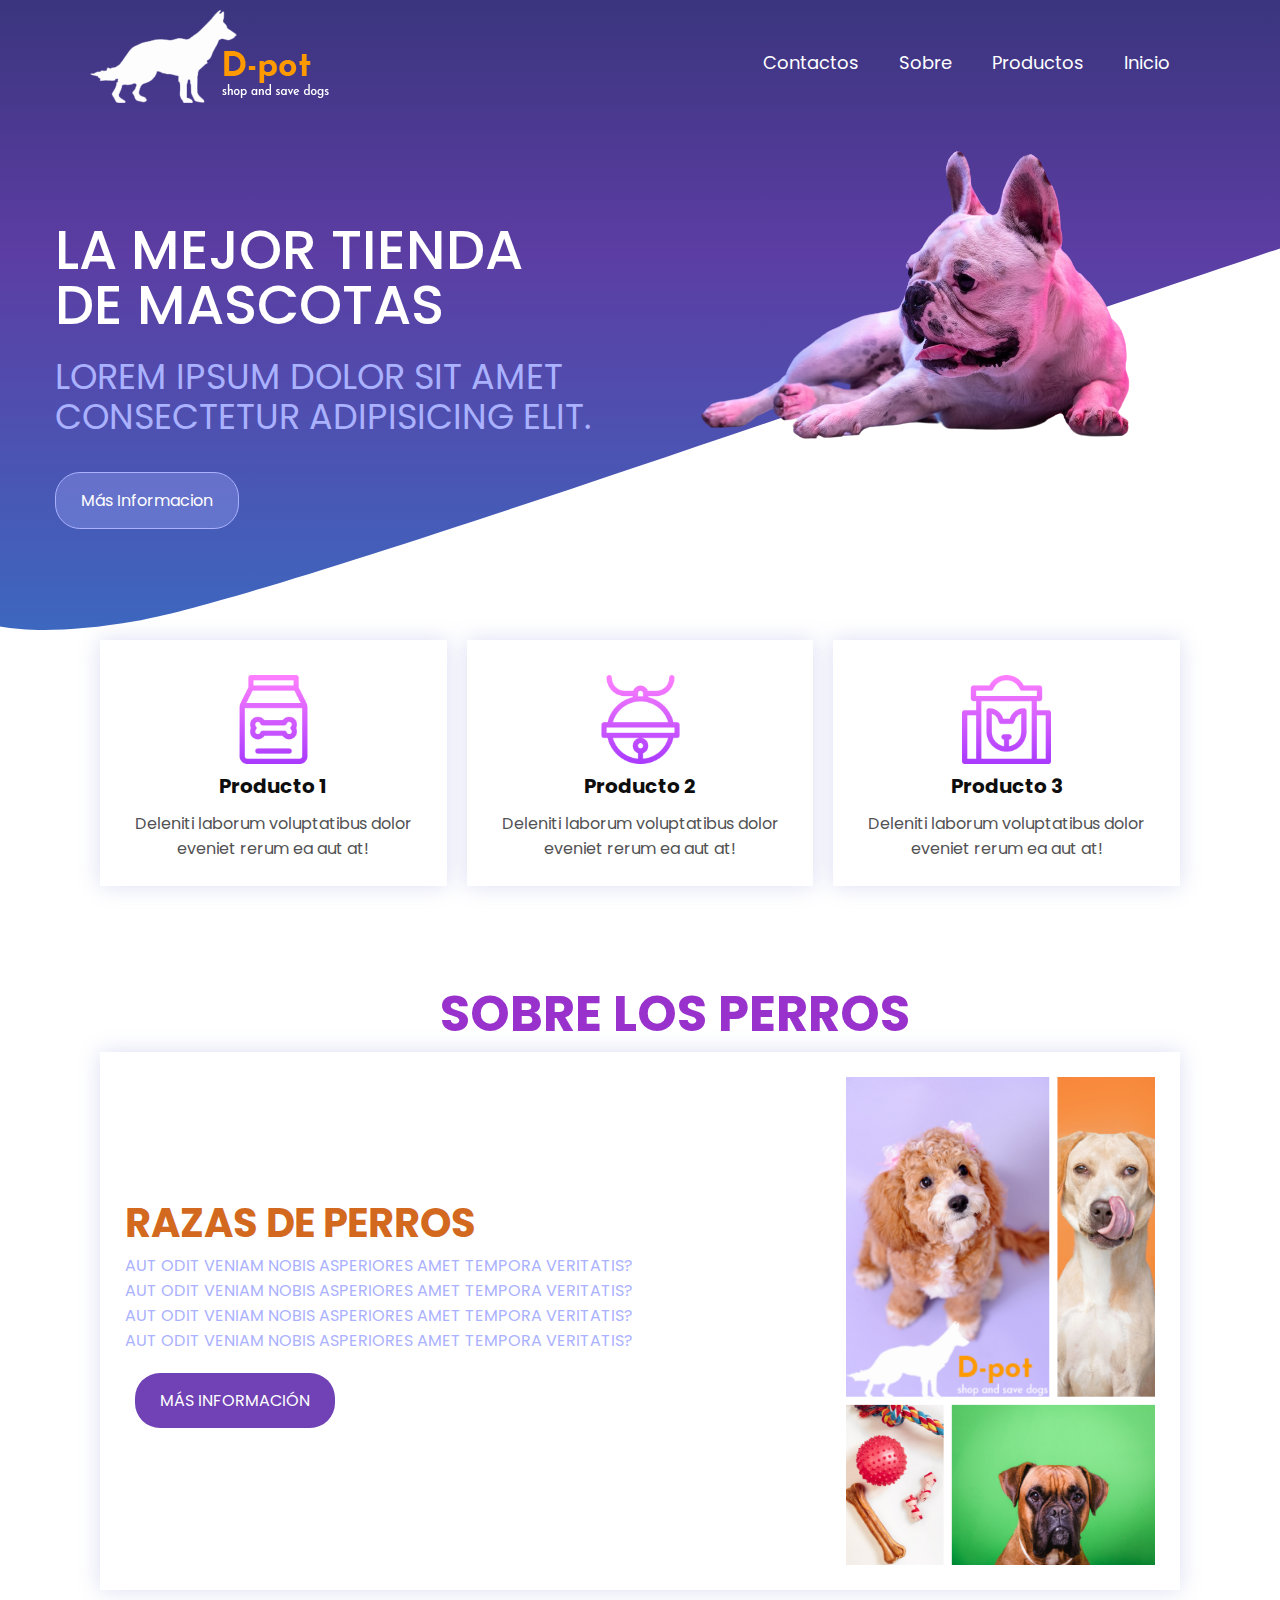
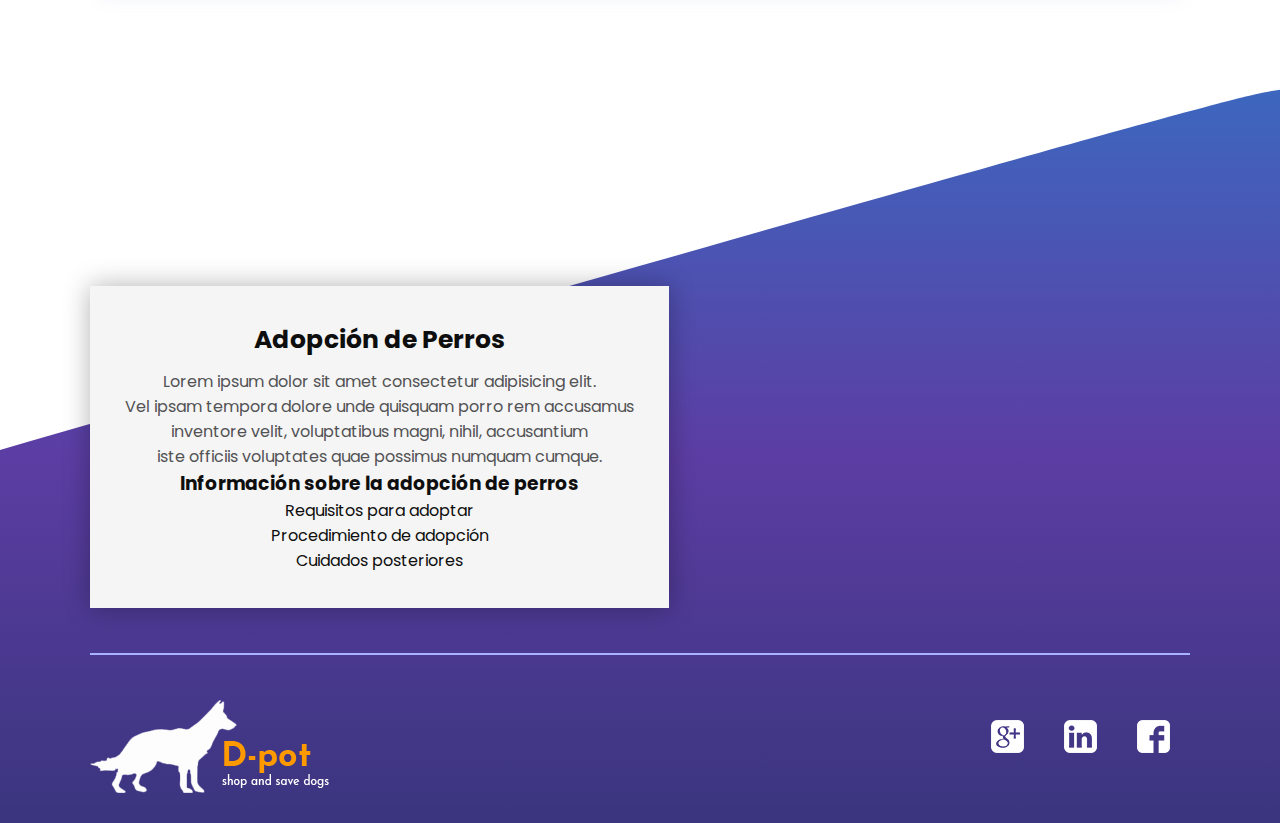
==== templates/index.html @ 835704ff "Actualizacion Flask" ====
<!DOCTYPE html>
<html lang="en">
<head>
    <meta charset="UTF-8">
    <meta name="viewport" content="width=device-width, initial-scale=1.0">
    <title>PETS_STORE</title>
    <link rel="stylesheet" href="../static/style.css">
  
</head>
<body>
    <header>
        <div class="menu container">
            <a href="#" class="logo"><img src="../static/img/footer-logo.png" alt=""></a>
            <input type="checkbox" id="menu">
            <label for="menu">
                <img src="../static/img/menu-btn.png" class="menu-icono"  alt="">
            </label>

            <nav class="navbar">
                <ul>
                    <li><a href="#">Inicio</a></li>
                    <li><a href="#">Productos</a></li>
                    <li><a href="#">Sobre </a></li>
                    <li><a href="#">Contactos</a></li>
                </ul>

            </nav>

        </div>


        <div class="header-content container">
            <h1>La mejor tienda de mascotas</h1>
            <p>
                Lorem ipsum dolor sit amet consectetur adipisicing elit.
            </p>
            <a href="#" class="btn-1">Más Informacion</a>
        </div>
        <img src="../static/img/perro 2.png" alt="">
    </header>

    <main class="services container">
        <div class="service">
            <img src="../static/img/alimentos-para-mascotas(1).png" alt="" style="width: 30%;">
            <h3>Producto 1</h3>
            <p>Deleniti laborum voluptatibus dolor eveniet rerum ea aut at!</p>
        </div>

        <div class="service">
            <img src="../static/img/campana.png" alt=""style="width: 30%;">
            <h3>Producto 2</h3>
            <p>Deleniti laborum voluptatibus dolor eveniet rerum ea aut at!</p>
        </div>

        <div class="service">
            <img src="../static/img/la-tienda-de-animales.png" alt=""style="width: 30%;">
            <h3>Producto 3</h3>
            <p>Deleniti laborum voluptatibus dolor eveniet rerum ea aut at!</p>
        </div>

        
    </main>

    <section class="porfolios container">
        <div class="texto">
        <h2>Sobre los perros</h2>
        <div class="porfolio">
            <div class="texto-superpuesto">
                <h3>Razas de Perros</h3>
                <p> aut odit veniam nobis asperiores amet tempora veritatis? <br>
                    aut odit veniam nobis asperiores amet tempora veritatis?<br>
                    aut odit veniam nobis asperiores amet tempora veritatis?<br>
                    aut odit veniam nobis asperiores amet tempora veritatis?
                </p>
                <a href="#" class="btn-2">Más Información</a>
            </div>
            <img src="../static/img/perros.png" alt="" style="width: 30%;">
           

        </div>
    </div>
    </section>

    

    <footer>
        <div class="container">
            <div class="info">
                <div class="info-content">
                    <div class="info-price">
                        <article>
                            <h2>Adopción de Perros</h2>
                            <p>Lorem ipsum dolor sit amet consectetur adipisicing elit. <br>
                                Vel ipsam tempora dolore unde quisquam porro rem accusamus<br>
                                 inventore velit, voluptatibus magni, nihil, accusantium<br>
                                  iste officiis voluptates quae possimus numquam cumque.<br>
                        </article>
                        <aside>
                            <h3>Información sobre la adopción de perros</h3>
                            <ul>
                                <li>Requisitos para adoptar</li>
                                <li>Procedimiento de adopción</li>
                                <li>Cuidados posteriores</li>
                            </ul>
                        </aside>
                    </div>
                    
                </div>
                <hr>
                <div class="enlaces">
                    <img src="../static/img/footer-logo.png" alt="" >
                    <div class="enlace">
                        
                        <li><a href="#"><img src="../static/img/google-icon.png" alt=""></a></li>
                        <li><a href="#"><img src="../static/img/linkedin-icon.png" alt=""></a></li>
                        <li><a href="#"><img src="../static/img/fb-icon.png" alt=""></a></li>
                    </div>
                </div>

            </div>
        </div>
    </footer>

</body>
</html>
---- static/style.css ----
/*<link rel="stylesheet" href="style.css">*/
 @import url('https://fonts.googleapis.com/css2?family=Bebas+Neue&family=Poppins:ital,wght@0,200;0,500;0,600;0,700;0,800;1,400&display=swap');

 *{
   margin: 0;
   padding: 0;
   box-sizing: none;
   text-decoration: none;
   list-style: none;
 }
 body{
   font-family: 'Poppins', sans-serif;
   background-color:white;
 }
 header{
     background-image: url(../static/img/hero.svg);
     background-position: center bottom;
     background-repeat: no-repeat;
     background-size: cover;
     display: flex;
     min-height: 70vh;
     display: flex;
     align-items: center;
 }
 .container{
     max-width: 1100px;
     margin: 0 auto;
 }
 .menu{
     position: absolute;
     top: 10px;
     left: 0;
     right: 0;
     display: flex;
     align-items: center;
     justify-content: space-between
     
     
 }
 .menu .logo{
     font-weight: 700;
     font-size: 25px;
  
     
 }
 .menu .navbar ul li {
     position: relative;
     float: right;
 }
 .menu .navbar ul li a{
     font-size: 18px;
     padding: 20px ;
     color: #ffffff;
     display: block;
     
 }
 .menu .navbar ul li a:hover{
     color:coral;
 
 }
 #menu{
     display: none;
 }
 .menu-icono{
     width: 25px;
     margin-right: 50px;
 }
 .menu label{
     cursor: pointer;
     display: none;
 
 }
 
 .header-content{
     
     padding: 150px 30px 30px 5px;
     
 }
 .header-content h1{
     color: #ffffff;
     font-size: 55px;
     text-transform: uppercase;
     font-weight: 500;
     line-height: 55px;
     margin-bottom: 10px;
     margin-left: 50px;
 
 }
 .header-content p{
     margin-top: 25px;
     color: #aab1ff;
     text-transform: uppercase;
     font-size: 35px;
     line-height: 40px;
     margin-left: 50px;
 
 }
 .btn-1{
     display: inline-block;
     background-color: rgba(170, 177,255, 0.3);
     border: 1px solid #aab1ff;
     margin: 35px 10px 0px 0px;
     padding: 15px 25px;
     color: #ffffff;
     border-radius: 25px;
     margin-left: 50px;
 }
 .btn-1:hover{
     background-color: #aab1ff;
 }
 .services{
     padding: 10px 0px;
     display: flex;
     justify-content: space-between;
     text-align: center;
 }
 .service{
     padding: 25px;
     margin: 0px 10px;
     box-shadow: 0px 0px 20px rgba(135, 141,214, 0.3);
 }
 .service img{
     margin-top: 10px;
 }
 
 .service h3{
     font-size: 20px;
     color: #0e0e0e;
     margin-bottom: 10px;
 
 }
 .service p{
     color: #525254;
     font-size: 16px;
 }
 .porfolios{
     
     
     min-height: 70vh;
     position: relative; 
     padding: 80px 0px;
     text-align: left;
     text-transform: uppercase;
     color: #0e0e0e;
 }
 
 .porfolio {
     display: flex;
     align-items: center; /* Alinea los elementos verticalmente */
     justify-content: space-between; /* Espacio entre los elementos */
     box-shadow: 0px 0px 20px rgba(135, 141, 214, 0.3);
   padding: 25px;
   margin: 0px 10px;
   }
 
   .texto-superpuesto {
     width: 60%; 
     padding: left;
   color: #aab1ff;
   }
   
   .texto h2 {
     font-size: 50px;
   color:darkorchid;
   margin-left: 350px;
  
   }
   
   .texto-superpuesto h3{
     font-size: 40px;
     color:chocolate;
     
   }
   .texto-superpuesto p,
   .texto-superpuesto a {
     margin-bottom: 20px; 
   }
   
   .texto-superpuesto a {
     display: inline-block;
     background-color: #7042B5;
     padding: 15px 25px;
     color:#ffffff;
     border-radius: 25px;
     margin-left: 10px;
   }
   .texto-superpuesto a:hover {
     
     background-color: #7042B5;
     
   }
   
   .porfolio img {
     width: 30%;
     max-width: 100%; 
   }
 
   footer{
     padding: 200px 0px 30px 0px;
     background-image: url(../static/img/footer\(1\).svg);
     background-position: top center;
     background-repeat: no-repeat;
     background-size: cover;
   }
   .info-content{
     display: flex;
   }
   .info-price{
     padding: 35px;
     text-align: center;
     background-color: #f5f5f5;
     box-shadow: 0px 0px 25px rgba(0,0,0,0.3);
     margin: 0px 150px 0px 0px;
     color: #0e0e0e;
   }
   .info-price h2{
     font-size: 25px;
     margin-bottom: 10px;
   }
   .info-price p{
     font-size: 16px;
     color: #525254;
   }
 
   hr{
     margin: 45px 0px;
     border: 0.5px solid #aab1ff
   }
   .enlaces{
     display: flex;
     justify-content: space-between;
     color: #ffffff;
   }
   .enlaces h3{
     font-size: px;
 
   }
   .enlace{
     display: flex;
   }
   .enlace li a {
     display: block;
     margin: 20px;
     color: #ffffff;
   }
   .enlace li a:hover{
     color:coral;
   }
 
   @media (max-width: 991px) {
     .menu {
       padding: 20px;
     }
   
     .menu label {
       display: initial;
     }
   
     .menu .navbar {
       position: absolute;
       top: 100%;
       left: 0;
       right: 0;
       background-color: #5b50bc;
       display: none;
     }
   
     .menu .navbar ul li {
       width: 100%;
     }
   
     #menu:checked ~ .navbar {
       display: initial; /* Cambiado a "block" para mostrar el menú */
     }
 
     header{
         height: 0vh;
         padding: 400px 0px;
         background-position: center center;
     }
     .header-content{
         flex-direction: column;
         text-align: center;
         align-items: center;
         padding: 0px 30px;
     }
     .content{
         padding: 0px;
     }
     .content h1{
         margin-top: 100px;
         font-size: 45px;
     }
     .content p{
         margin-top: 0px;
     }
   }
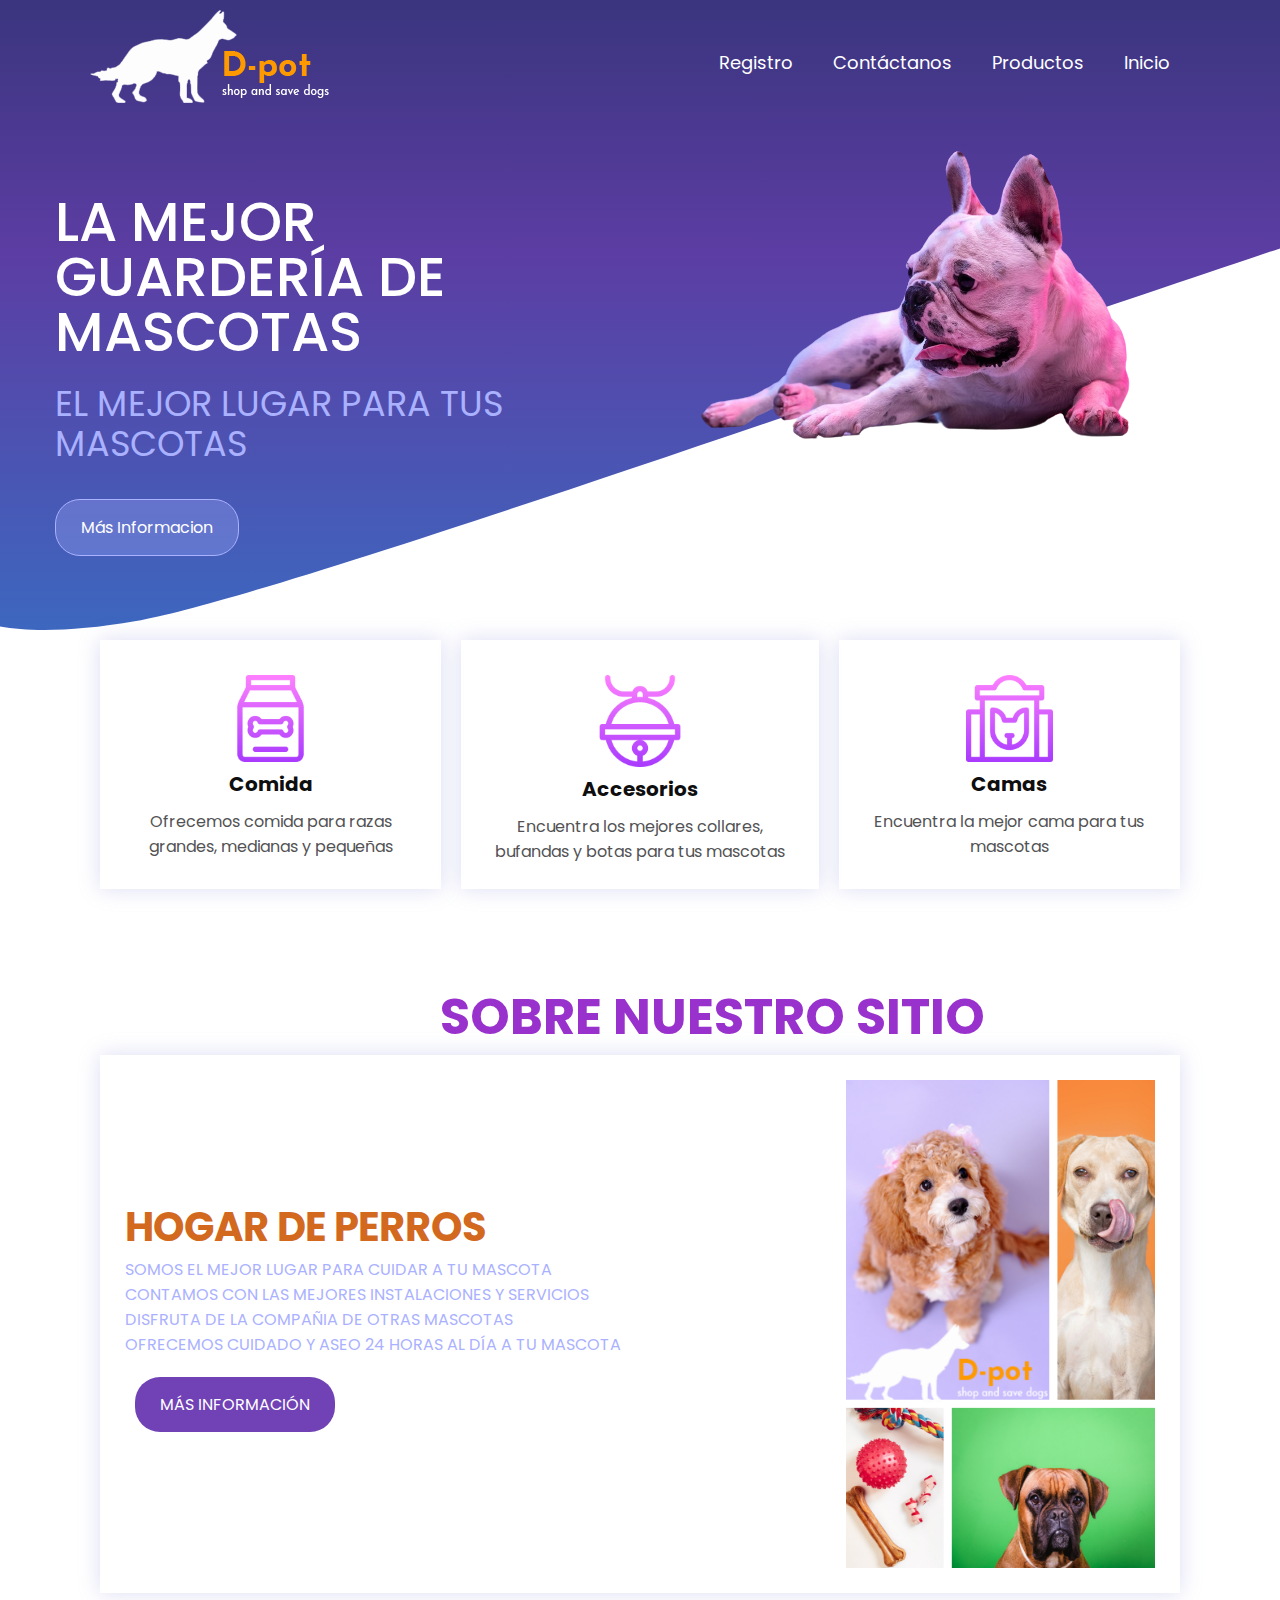
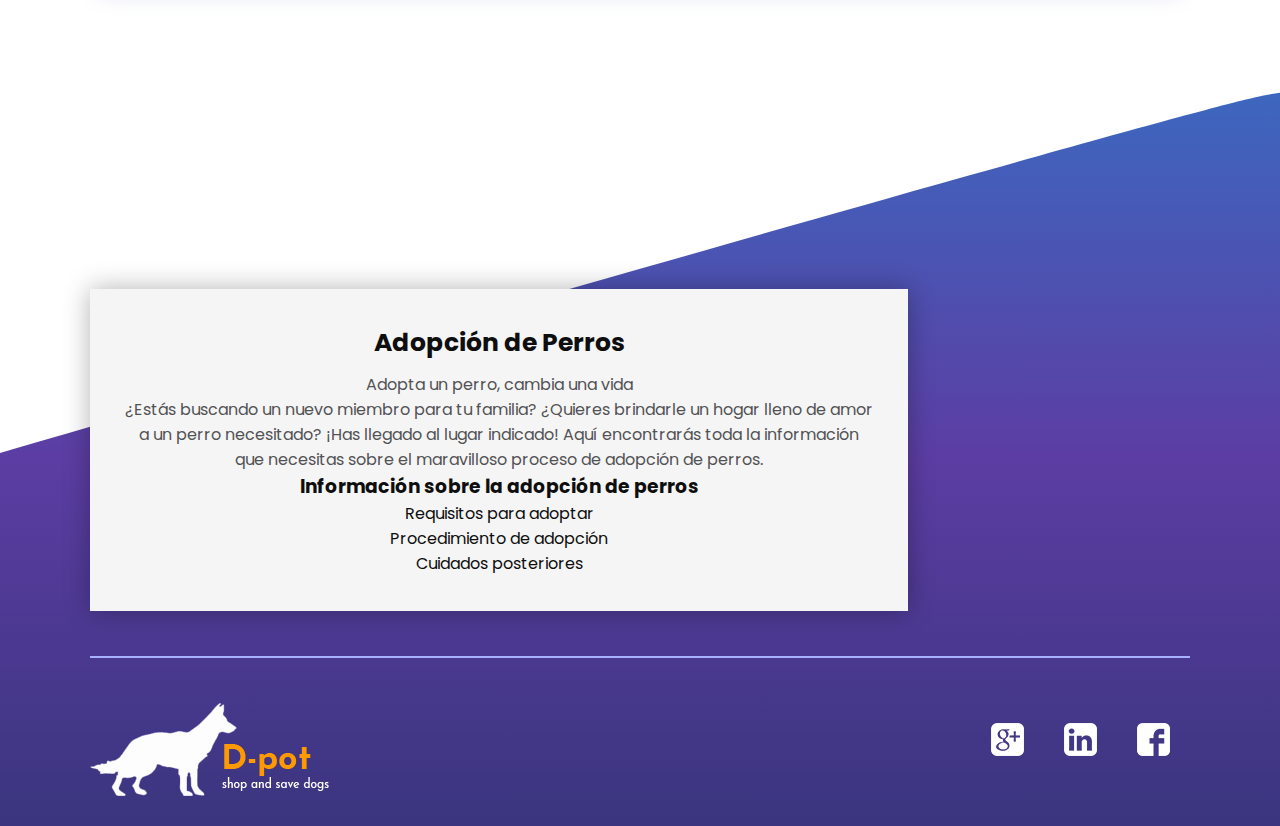
==== commit 9b23639c: "Flask Final" ====
--- a/templates/index.html
+++ b/templates/index.html
@@ -20,8 +20,8 @@
                 <ul>
                     <li><a href="#">Inicio</a></li>
                     <li><a href="#">Productos</a></li>
-                    <li><a href="#">Sobre </a></li>
-                    <li><a href="#">Contactos</a></li>
+                    <li><a href="#">Contáctanos </a></li>
+                    <li><a href="registro.html">Registro</a></li>
                 </ul>
 
             </nav>
@@ -30,9 +30,9 @@
 
 
         <div class="header-content container">
-            <h1>La mejor tienda de mascotas</h1>
+            <h1>La mejor guardería de mascotas</h1>
             <p>
-                Lorem ipsum dolor sit amet consectetur adipisicing elit.
+                El mejor lugar para tus mascotas
             </p>
             <a href="#" class="btn-1">Más Informacion</a>
         </div>
@@ -42,20 +42,20 @@
     <main class="services container">
         <div class="service">
             <img src="../static/img/alimentos-para-mascotas(1).png" alt="" style="width: 30%;">
-            <h3>Producto 1</h3>
-            <p>Deleniti laborum voluptatibus dolor eveniet rerum ea aut at!</p>
+            <h3>Comida</h3>
+            <p>Ofrecemos comida para razas grandes, medianas y pequeñas</p>
         </div>
 
         <div class="service">
             <img src="../static/img/campana.png" alt=""style="width: 30%;">
-            <h3>Producto 2</h3>
-            <p>Deleniti laborum voluptatibus dolor eveniet rerum ea aut at!</p>
+            <h3>Accesorios</h3>
+            <p>Encuentra los mejores collares, bufandas y botas para tus mascotas</p>
         </div>
 
         <div class="service">
             <img src="../static/img/la-tienda-de-animales.png" alt=""style="width: 30%;">
-            <h3>Producto 3</h3>
-            <p>Deleniti laborum voluptatibus dolor eveniet rerum ea aut at!</p>
+            <h3>Camas</h3>
+            <p>Encuentra la mejor cama para tus mascotas</p>
         </div>
 
         
@@ -63,14 +63,14 @@
 
     <section class="porfolios container">
         <div class="texto">
-        <h2>Sobre los perros</h2>
+        <h2>Sobre nuestro sitio</h2>
         <div class="porfolio">
             <div class="texto-superpuesto">
-                <h3>Razas de Perros</h3>
-                <p> aut odit veniam nobis asperiores amet tempora veritatis? <br>
-                    aut odit veniam nobis asperiores amet tempora veritatis?<br>
-                    aut odit veniam nobis asperiores amet tempora veritatis?<br>
-                    aut odit veniam nobis asperiores amet tempora veritatis?
+                <h3>Hogar de Perros</h3>
+                <p> Somos el mejor lugar para cuidar a tu mascota <br>
+                    Contamos con las mejores instalaciones y servicios<br>
+                    Disfruta de la compañia de otras mascotas<br>
+                    Ofrecemos cuidado y aseo 24 horas al día a tu mascota
                 </p>
                 <a href="#" class="btn-2">Más Información</a>
             </div>
@@ -90,10 +90,10 @@
                     <div class="info-price">
                         <article>
                             <h2>Adopción de Perros</h2>
-                            <p>Lorem ipsum dolor sit amet consectetur adipisicing elit. <br>
-                                Vel ipsam tempora dolore unde quisquam porro rem accusamus<br>
-                                 inventore velit, voluptatibus magni, nihil, accusantium<br>
-                                  iste officiis voluptates quae possimus numquam cumque.<br>
+                            <p>Adopta un perro, cambia una vida <br>
+                                ¿Estás buscando un nuevo miembro para tu familia? ¿Quieres brindarle un hogar lleno de amor<br>
+                                a un perro necesitado? ¡Has llegado al lugar indicado! Aquí encontrarás toda la información <br>
+                                que necesitas sobre el maravilloso proceso de adopción de perros.<br>
                         </article>
                         <aside>
                             <h3>Información sobre la adopción de perros</h3>
